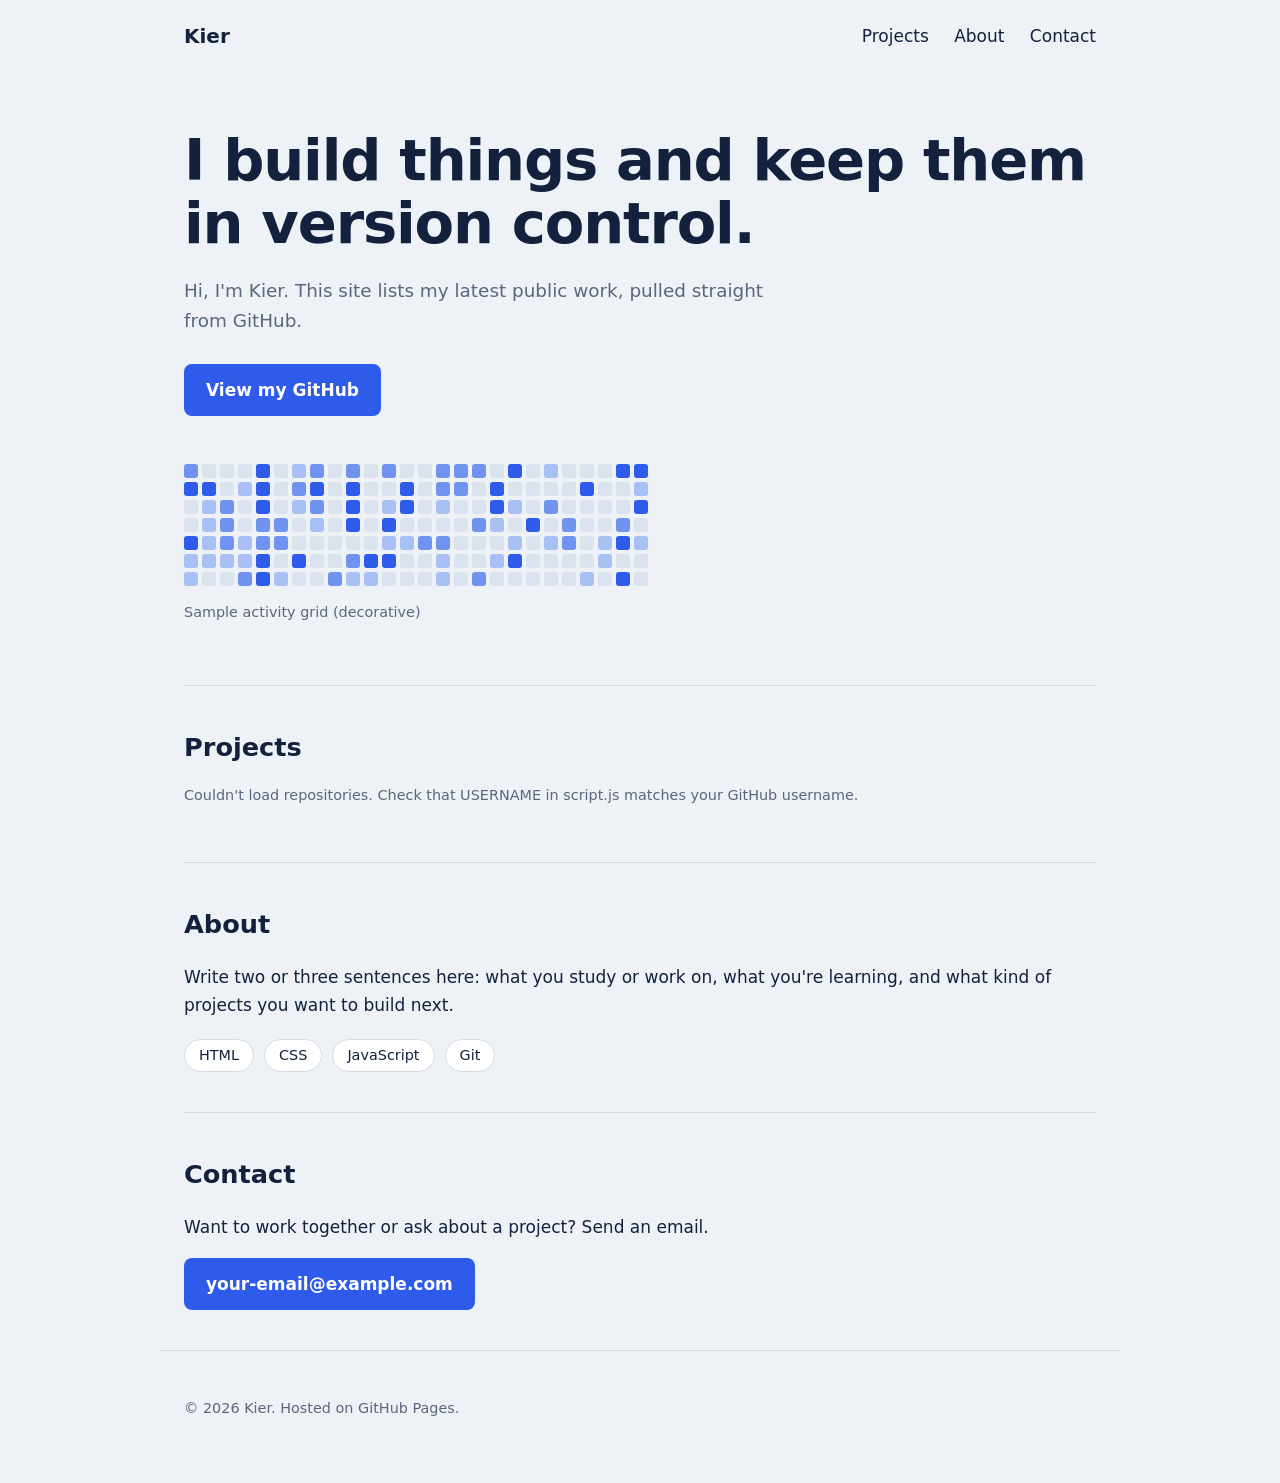
==== index.html @ 56be5e30 "Add website" ====
<!DOCTYPE html>
<html lang="en">
<head>
<meta charset="UTF-8">
<meta name="viewport" content="width=device-width, initial-scale=1">
<title>Kier | Developer Portfolio</title>
<meta name="description" content="Projects and code by Kier.">
<link rel="stylesheet" href="style.css">
</head>
<body>
<header class="top">
  <a class="brand" href="#">Kier</a>
  <nav>
    <a href="#projects">Projects</a>
    <a href="#about">About</a>
    <a href="#contact">Contact</a>
  </nav>
</header>

<main>
  <section class="hero">
    <h1>I build things and keep them in version control.</h1>
    <p class="lead">Hi, I'm Kier. This site lists my latest public work, pulled straight from GitHub.</p>
    <a class="btn" id="gh-link" href="#">View my GitHub</a>
    <div class="graph-wrap" aria-label="Decorative activity grid">
      <div id="graph" class="graph"></div>
      <p class="graph-note">Sample activity grid (decorative)</p>
    </div>
  </section>

  <section id="projects">
    <h2>Projects</h2>
    <p id="status" class="muted">Loading repositories…</p>
    <ul id="repos" class="repos"></ul>
  </section>

  <section id="about">
    <h2>About</h2>
    <p>Write two or three sentences here: what you study or work on, what you're learning, and what kind of projects you want to build next.</p>
    <ul class="skills">
      <li>HTML</li><li>CSS</li><li>JavaScript</li><li>Git</li>
    </ul>
  </section>

  <section id="contact">
    <h2>Contact</h2>
    <p>Want to work together or ask about a project? Send an email.</p>
    <a class="btn" href="mailto:your-email@example.com">your-email@example.com</a>
  </section>
</main>

<footer>
  <p>© <span id="year"></span> Kier. Hosted on GitHub Pages.</p>
</footer>
<script src="script.js"></script>
</body>
</html>
---- style.css ----
:root{
  --bg:#eef2f6; --surface:#fff; --ink:#14213d; --muted:#5a667c;
  --line:#d3dbe6; --accent:#2f5bea; --accent-ink:#fff; --mark:#ffd23f;
  --g0:#dbe3ee; --g1:#a9c0f5; --g2:#6f93ee; --g3:#2f5bea;
}
@media (prefers-color-scheme:dark){
  :root{
    --bg:#0f1624; --surface:#172033; --ink:#e8edf7; --muted:#9aa7bf;
    --line:#2a3650; --accent:#7c9cff; --accent-ink:#0f1624;
    --g0:#1f2a41; --g1:#2c4a9a; --g2:#4f74e0; --g3:#9db4ff;
  }
}
*{box-sizing:border-box}
html{scroll-behavior:smooth}
body{margin:0;background:var(--bg);color:var(--ink);
  font:17px/1.65 system-ui,-apple-system,"Segoe UI",Roboto,sans-serif}
a{color:var(--accent)}
:focus-visible{outline:3px solid var(--mark);outline-offset:3px}
.top,main,footer{max-width:960px;margin:0 auto;padding-left:24px;padding-right:24px}
.top{display:flex;justify-content:space-between;align-items:center;padding-top:20px;padding-bottom:20px}
.brand{font-weight:800;font-size:1.25rem;color:var(--ink);text-decoration:none}
nav a{margin-left:20px;color:var(--ink);text-decoration:none}
nav a:hover{text-decoration:underline;text-decoration-color:var(--mark);text-decoration-thickness:3px;text-underline-offset:5px}
.hero{padding:56px 0 40px}
h1{font-size:clamp(2.1rem,6vw,3.6rem);line-height:1.1;letter-spacing:-.02em;margin:0 0 20px;max-width:16em}
h2{font-size:1.6rem;margin:0 0 16px}
.lead{font-size:1.15rem;color:var(--muted);max-width:34em;margin:0 0 28px}
.btn{display:inline-block;background:var(--accent);color:var(--accent-ink);
  padding:12px 22px;border-radius:8px;font-weight:600;text-decoration:none}
.btn:hover{filter:brightness(1.1)}
.graph-wrap{margin-top:48px;overflow-x:auto;padding-bottom:6px}
.graph{display:grid;grid-template-rows:repeat(7,14px);grid-auto-flow:column;grid-auto-columns:14px;gap:4px;width:max-content}
.graph i{border-radius:3px;background:var(--g0)}
.graph i.l1{background:var(--g1)} .graph i.l2{background:var(--g2)} .graph i.l3{background:var(--g3)}
.graph-note,.muted{color:var(--muted);font-size:.9rem}
section{padding:40px 0;border-top:1px solid var(--line)}
.hero{border-top:0}
.repos{list-style:none;margin:0;padding:0;display:grid;gap:16px;grid-template-columns:repeat(auto-fill,minmax(270px,1fr))}
.repo{background:var(--surface);border:1px solid var(--line);border-radius:10px;padding:20px;display:flex;flex-direction:column}
.repo h3{margin:0 0 8px;font-size:1.1rem}
.repo h3 a{color:var(--ink);text-decoration:none}
.repo h3 a:hover{color:var(--accent)}
.repo p{margin:0 0 16px;color:var(--muted);font-size:.95rem;flex:1}
.meta{display:flex;gap:14px;font-size:.85rem;color:var(--muted)}
.skills{list-style:none;padding:0;margin:20px 0 0;display:flex;flex-wrap:wrap;gap:10px}
.skills li{border:1px solid var(--line);background:var(--surface);padding:4px 14px;border-radius:999px;font-size:.9rem}
footer{padding-top:32px;padding-bottom:48px;color:var(--muted);font-size:.9rem;border-top:1px solid var(--line)}
@media (max-width:560px){nav a{margin-left:12px}}
@media (prefers-reduced-motion:reduce){html{scroll-behavior:auto}}
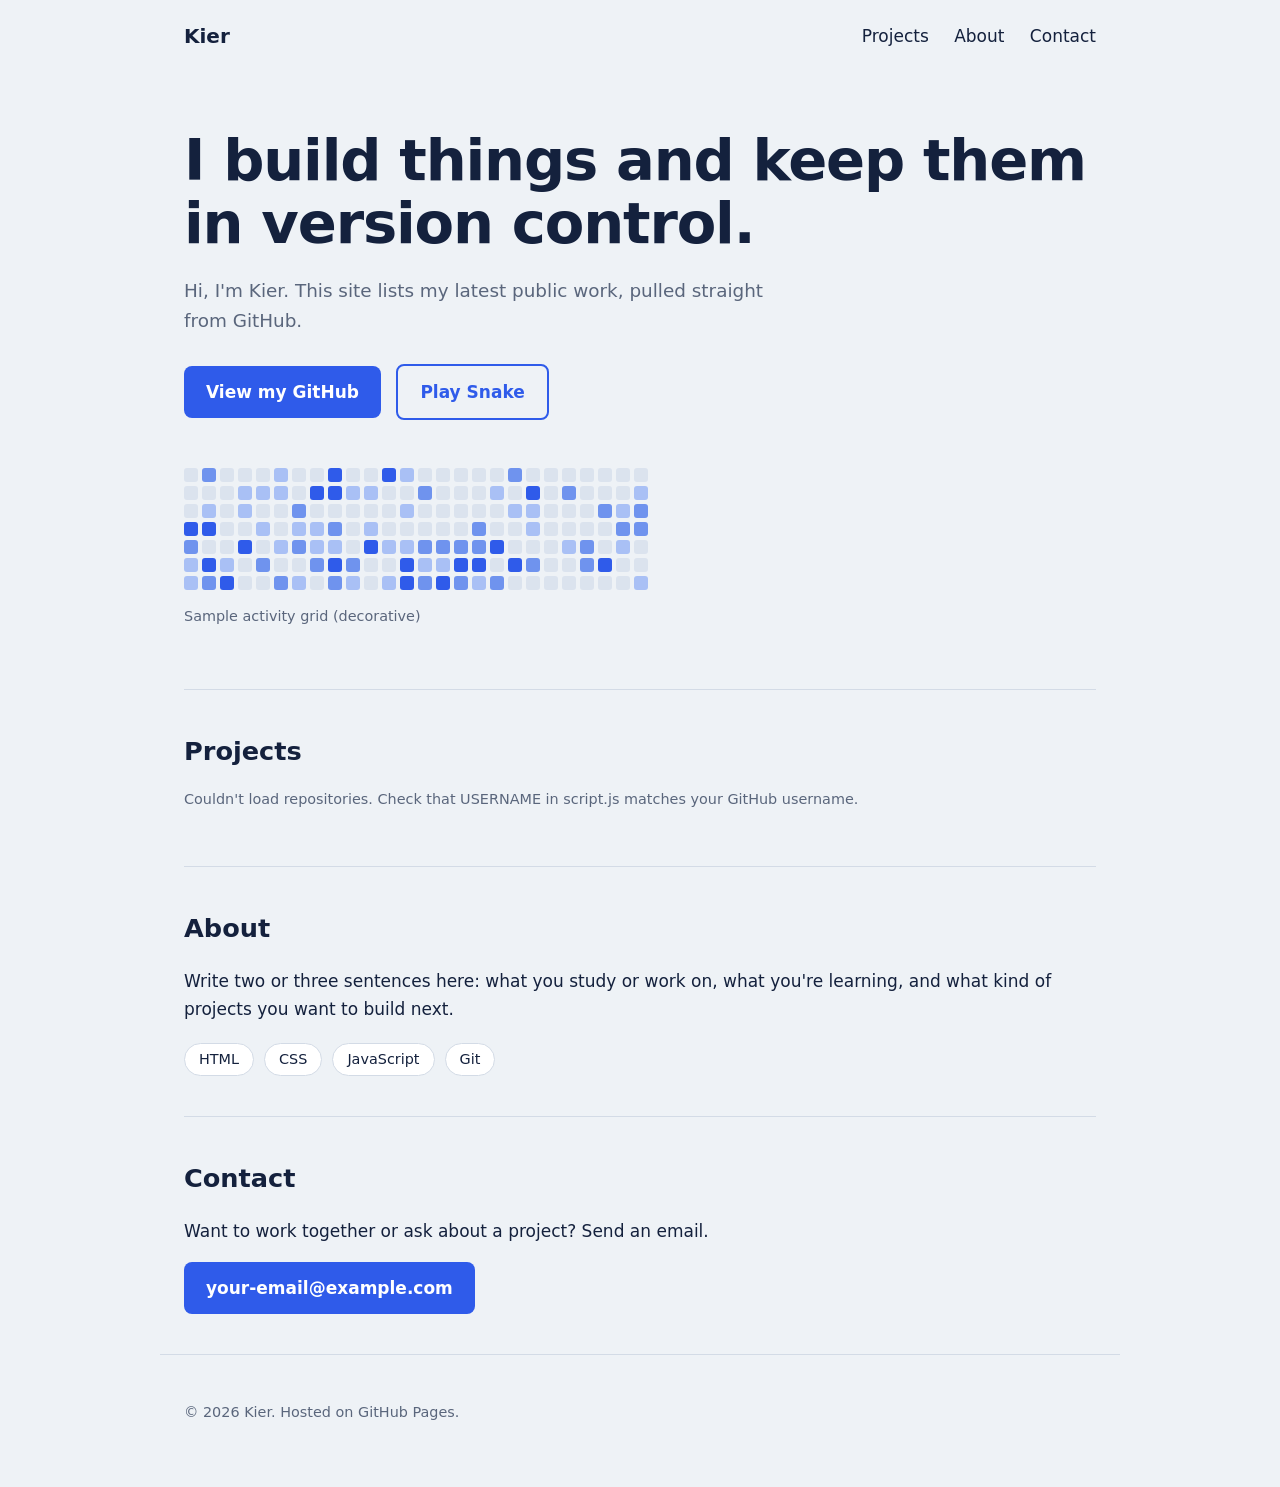
==== commit a23f4150: "Update files" ====
--- a/index.html
+++ b/index.html
@@ -22,6 +22,7 @@
     <h1>I build things and keep them in version control.</h1>
     <p class="lead">Hi, I'm Kier. This site lists my latest public work, pulled straight from GitHub.</p>
     <a class="btn" id="gh-link" href="#">View my GitHub</a>
+    <a class="btn btn-alt" href="game.html">Play Snake</a>
     <div class="graph-wrap" aria-label="Decorative activity grid">
       <div id="graph" class="graph"></div>
       <p class="graph-note">Sample activity grid (decorative)</p>
--- a/style.css
+++ b/style.css
@@ -47,3 +47,6 @@
 footer{padding-top:32px;padding-bottom:48px;color:var(--muted);font-size:.9rem;border-top:1px solid var(--line)}
 @media (max-width:560px){nav a{margin-left:12px}}
 @media (prefers-reduced-motion:reduce){html{scroll-behavior:auto}}
+.btn-alt{background:transparent;color:var(--accent);border:2px solid var(--accent);margin-left:10px}
+.btn-alt:hover{background:var(--accent);color:var(--accent-ink);filter:none}
+@media (max-width:560px){.btn-alt{margin-left:0;margin-top:10px}}
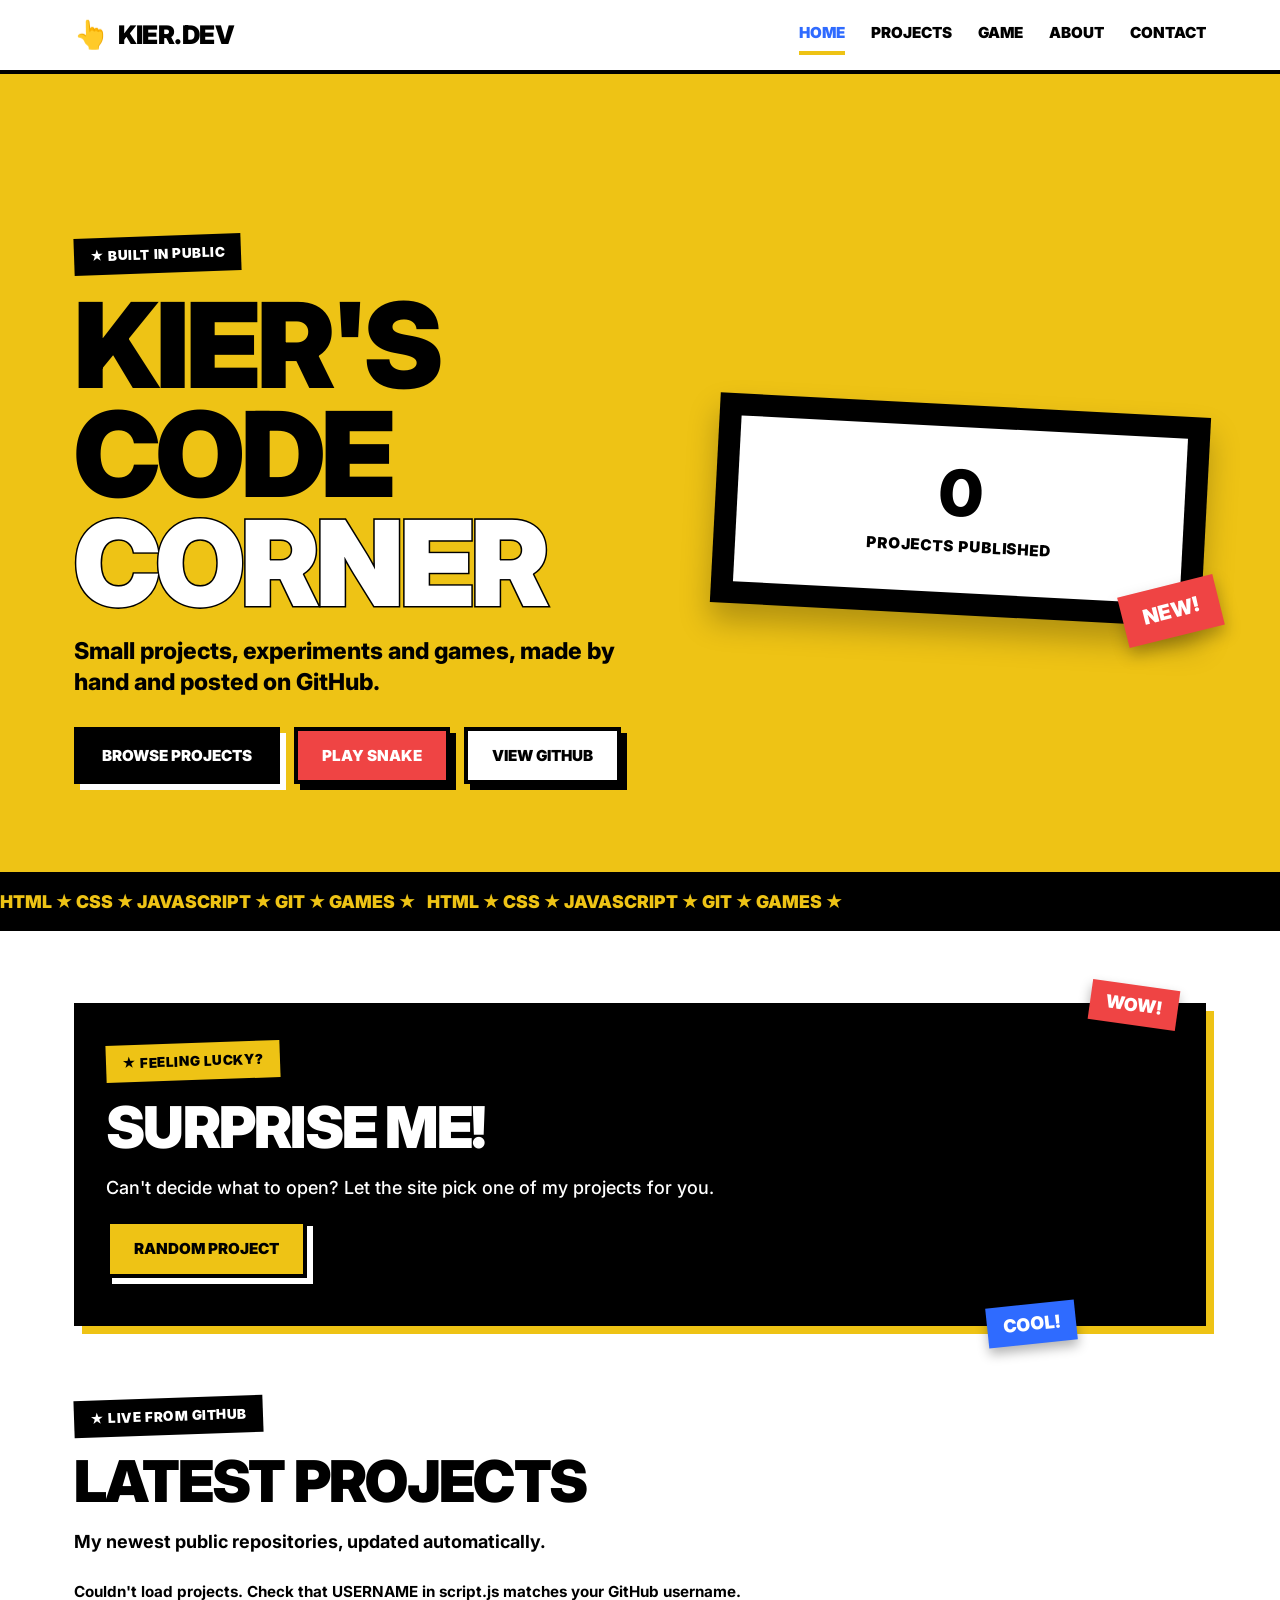
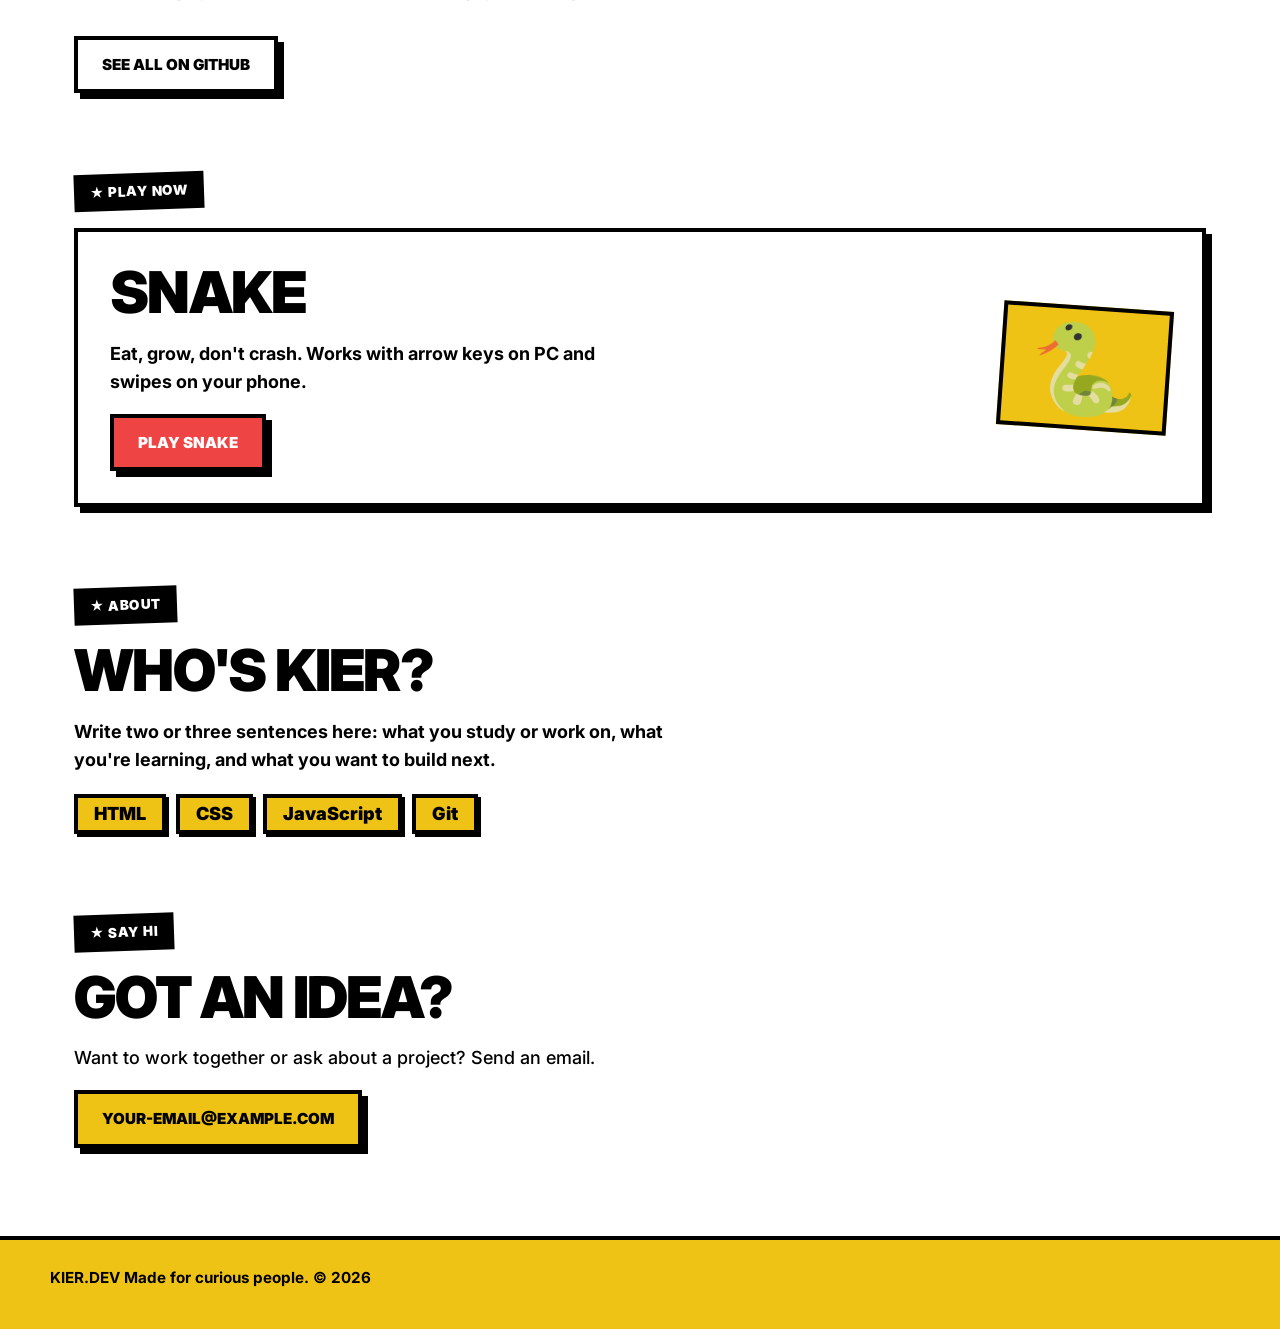
==== commit 6e816b3a: "Match new design" ====
--- a/index.html
+++ b/index.html
@@ -3,55 +3,100 @@
 <head>
 <meta charset="UTF-8">
 <meta name="viewport" content="width=device-width, initial-scale=1">
-<title>Kier | Developer Portfolio</title>
-<meta name="description" content="Projects and code by Kier.">
+<title>KIER | Projects, code and games</title>
+<meta name="description" content="Hand-built projects and games by Kier, pulled live from GitHub.">
+<link rel="preconnect" href="https://fonts.googleapis.com">
+<link rel="preconnect" href="https://fonts.gstatic.com" crossorigin>
+<link href="https://fonts.googleapis.com/css2?family=Inter:wght@500;700;800;900&display=swap" rel="stylesheet">
 <link rel="stylesheet" href="style.css">
 </head>
 <body>
 <header class="top">
-  <a class="brand" href="#">Kier</a>
-  <nav>
-    <a href="#projects">Projects</a>
-    <a href="#about">About</a>
-    <a href="#contact">Contact</a>
-  </nav>
+  <div class="top-in">
+    <a class="logo" href="#"><span class="hand" aria-hidden="true">👆</span>KIER.DEV</a>
+    <nav>
+      <a class="on" href="#">Home</a>
+      <a href="#projects">Projects</a>
+      <a href="#game">Game</a>
+      <a href="#about">About</a>
+      <a href="#contact">Contact</a>
+    </nav>
+  </div>
 </header>
 
+<section class="hero">
+  <div class="hero-in">
+    <div class="hero-text">
+      <p class="tag">★ BUILT IN PUBLIC</p>
+      <h1>KIER'S<br>CODE<br><span class="outline">CORNER</span></h1>
+      <p class="lead">Small projects, experiments and games, made by hand and posted on GitHub.</p>
+      <div class="row">
+        <a class="btn black" href="#projects">Browse Projects</a>
+        <a class="btn red" href="game.html">Play Snake</a>
+        <a class="btn white" id="gh-link" href="#">View GitHub</a>
+      </div>
+    </div>
+    <div class="stat-wrap">
+      <div class="stat-frame">
+        <div class="stat-in"><b id="count">0</b><span>Projects published</span></div>
+      </div>
+      <span class="new">NEW!</span>
+    </div>
+  </div>
+</section>
+
+<div class="strip" aria-hidden="true">
+  <div class="strip-in"><span>HTML ★ CSS ★ JAVASCRIPT ★ GIT ★ GAMES ★ </span><span>HTML ★ CSS ★ JAVASCRIPT ★ GIT ★ GAMES ★ </span></div>
+</div>
+
 <main>
-  <section class="hero">
-    <h1>I build things and keep them in version control.</h1>
-    <p class="lead">Hi, I'm Kier. This site lists my latest public work, pulled straight from GitHub.</p>
-    <a class="btn" id="gh-link" href="#">View my GitHub</a>
-    <a class="btn btn-alt" href="game.html">Play Snake</a>
-    <div class="graph-wrap" aria-label="Decorative activity grid">
-      <div id="graph" class="graph"></div>
-      <p class="graph-note">Sample activity grid (decorative)</p>
+  <section class="lucky">
+    <span class="sticker s1">WOW!</span><span class="sticker s2">COOL!</span>
+    <p class="tag y">★ FEELING LUCKY?</p>
+    <h2>SURPRISE ME!</h2>
+    <p>Can't decide what to open? Let the site pick one of my projects for you.</p>
+    <button class="btn yellow" id="random" type="button">Random project</button>
+    <p class="small" id="lucky-note"></p>
+  </section>
+
+  <section id="projects">
+    <p class="tag">★ LIVE FROM GITHUB</p>
+    <h2>LATEST PROJECTS</h2>
+    <p class="sub">My newest public repositories, updated automatically.</p>
+    <p id="status" class="small">Loading projects…</p>
+    <ul id="repos" class="cards"></ul>
+    <a class="btn white" id="all-link" href="#">See all on GitHub</a>
+  </section>
+
+  <section id="game">
+    <p class="tag">★ PLAY NOW</p>
+    <div class="feature">
+      <div>
+        <h2>SNAKE</h2>
+        <p>Eat, grow, don't crash. Works with arrow keys on PC and swipes on your phone.</p>
+        <a class="btn red" href="game.html">Play Snake</a>
+      </div>
+      <div class="art" aria-hidden="true">🐍</div>
     </div>
   </section>
 
-  <section id="projects">
-    <h2>Projects</h2>
-    <p id="status" class="muted">Loading repositories…</p>
-    <ul id="repos" class="repos"></ul>
-  </section>
-
   <section id="about">
-    <h2>About</h2>
-    <p>Write two or three sentences here: what you study or work on, what you're learning, and what kind of projects you want to build next.</p>
-    <ul class="skills">
-      <li>HTML</li><li>CSS</li><li>JavaScript</li><li>Git</li>
-    </ul>
+    <p class="tag">★ ABOUT</p>
+    <h2>WHO'S KIER?</h2>
+    <p class="about">Write two or three sentences here: what you study or work on, what you're learning, and what you want to build next.</p>
+    <ul class="skills"><li>HTML</li><li>CSS</li><li>JavaScript</li><li>Git</li></ul>
   </section>
 
   <section id="contact">
-    <h2>Contact</h2>
+    <p class="tag">★ SAY HI</p>
+    <h2>GOT AN IDEA?</h2>
     <p>Want to work together or ask about a project? Send an email.</p>
-    <a class="btn" href="mailto:your-email@example.com">your-email@example.com</a>
+    <a class="btn yellow" href="mailto:your-email@example.com">your-email@example.com</a>
   </section>
 </main>
 
 <footer>
-  <p>© <span id="year"></span> Kier. Hosted on GitHub Pages.</p>
+  <p><b>KIER.DEV</b> Made for curious people. © <span id="year"></span></p>
 </footer>
 <script src="script.js"></script>
 </body>
--- a/style.css
+++ b/style.css
@@ -1,52 +1,98 @@
 :root{
-  --bg:#eef2f6; --surface:#fff; --ink:#14213d; --muted:#5a667c;
-  --line:#d3dbe6; --accent:#2f5bea; --accent-ink:#fff; --mark:#ffd23f;
-  --g0:#dbe3ee; --g1:#a9c0f5; --g2:#6f93ee; --g3:#2f5bea;
-}
-@media (prefers-color-scheme:dark){
-  :root{
-    --bg:#0f1624; --surface:#172033; --ink:#e8edf7; --muted:#9aa7bf;
-    --line:#2a3650; --accent:#7c9cff; --accent-ink:#0f1624;
-    --g0:#1f2a41; --g1:#2c4a9a; --g2:#4f74e0; --g3:#9db4ff;
-  }
+  --yellow:#eec315; --ink:#000; --white:#fff; --red:#ef4444; --blue:#2f6bff; --pale:#fff6c9;
+  --b:4px solid var(--ink); --sh:6px 6px 0 var(--ink);
 }
 *{box-sizing:border-box}
 html{scroll-behavior:smooth}
-body{margin:0;background:var(--bg);color:var(--ink);
-  font:17px/1.65 system-ui,-apple-system,"Segoe UI",Roboto,sans-serif}
-a{color:var(--accent)}
-:focus-visible{outline:3px solid var(--mark);outline-offset:3px}
-.top,main,footer{max-width:960px;margin:0 auto;padding-left:24px;padding-right:24px}
-.top{display:flex;justify-content:space-between;align-items:center;padding-top:20px;padding-bottom:20px}
-.brand{font-weight:800;font-size:1.25rem;color:var(--ink);text-decoration:none}
-nav a{margin-left:20px;color:var(--ink);text-decoration:none}
-nav a:hover{text-decoration:underline;text-decoration-color:var(--mark);text-decoration-thickness:3px;text-underline-offset:5px}
-.hero{padding:56px 0 40px}
-h1{font-size:clamp(2.1rem,6vw,3.6rem);line-height:1.1;letter-spacing:-.02em;margin:0 0 20px;max-width:16em}
-h2{font-size:1.6rem;margin:0 0 16px}
-.lead{font-size:1.15rem;color:var(--muted);max-width:34em;margin:0 0 28px}
-.btn{display:inline-block;background:var(--accent);color:var(--accent-ink);
-  padding:12px 22px;border-radius:8px;font-weight:600;text-decoration:none}
-.btn:hover{filter:brightness(1.1)}
-.graph-wrap{margin-top:48px;overflow-x:auto;padding-bottom:6px}
-.graph{display:grid;grid-template-rows:repeat(7,14px);grid-auto-flow:column;grid-auto-columns:14px;gap:4px;width:max-content}
-.graph i{border-radius:3px;background:var(--g0)}
-.graph i.l1{background:var(--g1)} .graph i.l2{background:var(--g2)} .graph i.l3{background:var(--g3)}
-.graph-note,.muted{color:var(--muted);font-size:.9rem}
-section{padding:40px 0;border-top:1px solid var(--line)}
-.hero{border-top:0}
-.repos{list-style:none;margin:0;padding:0;display:grid;gap:16px;grid-template-columns:repeat(auto-fill,minmax(270px,1fr))}
-.repo{background:var(--surface);border:1px solid var(--line);border-radius:10px;padding:20px;display:flex;flex-direction:column}
-.repo h3{margin:0 0 8px;font-size:1.1rem}
-.repo h3 a{color:var(--ink);text-decoration:none}
-.repo h3 a:hover{color:var(--accent)}
-.repo p{margin:0 0 16px;color:var(--muted);font-size:.95rem;flex:1}
-.meta{display:flex;gap:14px;font-size:.85rem;color:var(--muted)}
+body{margin:0;background:var(--white);color:var(--ink);
+  font:500 18px/1.55 "Inter","Arial Black",system-ui,-apple-system,"Segoe UI",sans-serif}
+a{color:inherit}
+:focus-visible{outline:4px solid var(--blue);outline-offset:3px}
+
+/* header */
+.top{background:var(--white);border-bottom:var(--b);position:sticky;top:0;z-index:5}
+.top-in{max-width:1180px;margin:0 auto;padding:14px 24px;display:flex;justify-content:space-between;align-items:center;flex-wrap:wrap;gap:10px}
+.logo{display:flex;align-items:center;gap:10px;font-weight:900;font-size:1.6rem;text-decoration:none;letter-spacing:-.02em}
+.hand{font-size:1.7rem}
+nav{display:flex;gap:26px;flex-wrap:wrap}
+nav a{font-weight:900;text-transform:uppercase;text-decoration:none;font-size:.95rem;padding:6px 0;border-bottom:4px solid transparent}
+nav a:hover{border-bottom-color:var(--yellow)}
+nav a.on{color:var(--blue);border-bottom-color:var(--yellow)}
+
+/* hero */
+.hero{background:var(--yellow);border-bottom:var(--b)}
+.hero-in{max-width:1180px;margin:0 auto;padding:90px 24px 80px;display:grid;grid-template-columns:1.1fr .9fr;gap:40px;align-items:center}
+.tag{display:inline-block;font-weight:900;font-size:.85rem;letter-spacing:.04em;background:var(--ink);color:var(--white);padding:8px 16px;margin:0 0 18px;transform:rotate(-2deg)}
+.tag.y{background:var(--yellow);color:var(--ink)}
+h1,h2{font-weight:900;text-transform:uppercase;margin:0 0 18px;letter-spacing:-.03em}
+h1{font-size:clamp(3.4rem,10vw,7.4rem);line-height:.92}
+.outline{color:var(--white);-webkit-text-stroke:3px var(--ink);paint-order:stroke fill}
+h2{font-size:clamp(2.2rem,6vw,3.6rem);line-height:1}
+.lead{font-size:1.45rem;font-weight:800;max-width:24em;margin:0 0 28px;line-height:1.35}
+.row{display:flex;flex-wrap:wrap;gap:14px}
+.btn{display:inline-block;font:inherit;font-weight:900;text-transform:uppercase;font-size:.95rem;text-decoration:none;cursor:pointer;
+  padding:13px 24px;border:var(--b);box-shadow:var(--sh);transition:transform .08s,box-shadow .08s}
+.btn:hover{transform:translate(3px,3px);box-shadow:3px 3px 0 var(--ink)}
+.btn:active{transform:translate(6px,6px);box-shadow:none}
+.black{background:var(--ink);color:var(--white);box-shadow:6px 6px 0 var(--white)}
+.black:hover{box-shadow:3px 3px 0 var(--white)}
+.red{background:var(--red);color:var(--white)}
+.white{background:var(--white)}
+.yellow{background:var(--yellow)}
+
+/* stat */
+.stat-wrap{position:relative;justify-self:center;width:100%;max-width:520px}
+.stat-frame{background:var(--ink);padding:22px;transform:rotate(3deg);box-shadow:0 18px 30px rgba(0,0,0,.25)}
+.stat-in{background:var(--white);text-align:center;padding:34px 12px}
+.stat-in b{display:block;font-size:4rem;line-height:1;font-weight:900}
+.stat-in span{display:block;margin-top:10px;font-weight:900;text-transform:uppercase;letter-spacing:.06em;font-size:.95rem}
+.new{position:absolute;right:-14px;bottom:-22px;background:var(--red);color:var(--white);font-weight:900;font-size:1.3rem;padding:10px 20px;transform:rotate(-14deg);box-shadow:0 8px 16px rgba(0,0,0,.25)}
+
+/* strip */
+.strip{overflow:hidden;background:var(--ink);color:var(--yellow);border-bottom:var(--b)}
+.strip-in{display:flex;width:max-content;white-space:nowrap;font-weight:900;font-size:1.1rem;padding:12px 0;animation:slide 24s linear infinite}
+.strip-in span{padding-right:.6em}
+@keyframes slide{to{transform:translateX(-50%)}}
+
+/* sections */
+main{max-width:1180px;margin:0 auto;padding:0 24px}
+section{padding:72px 0 8px}
+.sub{margin:0 0 24px;font-weight:700}
+.small{font-size:.95rem;margin:14px 0 0;font-weight:700}
+.lucky{position:relative;margin-top:72px;padding:40px 32px 34px;background:var(--ink);color:var(--white);box-shadow:8px 8px 0 var(--yellow)}
+.lucky p{max-width:34em}
+.lucky .btn{box-shadow:6px 6px 0 var(--white)}
+.sticker{position:absolute;font-weight:900;padding:6px 16px;color:var(--white);box-shadow:0 6px 12px rgba(0,0,0,.3)}
+.s1{top:-18px;right:28px;background:var(--red);transform:rotate(8deg)}
+.s2{bottom:-18px;right:130px;background:var(--blue);transform:rotate(-6deg)}
+.cards{list-style:none;margin:0 0 32px;padding:0;display:grid;gap:26px;grid-template-columns:repeat(auto-fill,minmax(290px,1fr))}
+.card{position:relative;background:var(--white);border:var(--b);box-shadow:var(--sh);padding:26px 20px 20px;display:flex;flex-direction:column}
+.card:nth-child(even){background:var(--pale)}
+.rank{position:absolute;top:-18px;left:14px;background:var(--ink);color:var(--yellow);font-weight:900;padding:2px 12px;transform:rotate(-3deg)}
+.badge{position:absolute;top:-16px;right:12px;background:var(--red);color:var(--white);font-weight:900;font-size:.8rem;padding:3px 10px;transform:rotate(5deg)}
+.card h3{margin:6px 0 8px;font-size:1.4rem;font-weight:900;word-break:break-word;letter-spacing:-.02em}
+.card p{margin:0 0 16px;flex:1;font-size:.98rem}
+.tags{display:flex;flex-wrap:wrap;gap:6px;margin-bottom:16px}
+.tags span{font-size:.75rem;font-weight:800;border:2px solid var(--ink);padding:0 9px;background:var(--white)}
+.card .btn{box-shadow:4px 4px 0 var(--ink);padding:9px 16px;font-size:.85rem;text-align:center}
+.feature{display:grid;grid-template-columns:1fr auto;gap:24px;align-items:center;background:var(--white);border:var(--b);box-shadow:var(--sh);padding:32px}
+.feature p{max-width:28em;font-weight:700}
+.art{font-size:5.5rem;line-height:1;background:var(--yellow);border:var(--b);padding:14px 26px;transform:rotate(4deg)}
+.about{max-width:34em;font-weight:700}
 .skills{list-style:none;padding:0;margin:20px 0 0;display:flex;flex-wrap:wrap;gap:10px}
-.skills li{border:1px solid var(--line);background:var(--surface);padding:4px 14px;border-radius:999px;font-size:.9rem}
-footer{padding-top:32px;padding-bottom:48px;color:var(--muted);font-size:.9rem;border-top:1px solid var(--line)}
-@media (max-width:560px){nav a{margin-left:12px}}
-@media (prefers-reduced-motion:reduce){html{scroll-behavior:auto}}
-.btn-alt{background:transparent;color:var(--accent);border:2px solid var(--accent);margin-left:10px}
-.btn-alt:hover{background:var(--accent);color:var(--accent-ink);filter:none}
-@media (max-width:560px){.btn-alt{margin-left:0;margin-top:10px}}
+.skills li{font-weight:900;border:var(--b);background:var(--yellow);padding:2px 16px;box-shadow:3px 3px 0 var(--ink)}
+footer{margin-top:80px;padding:26px 24px 40px;background:var(--yellow);border-top:var(--b)}
+footer p{max-width:1180px;margin:0 auto;font-size:.95rem;font-weight:700}
+
+@media (max-width:860px){
+  .hero-in{grid-template-columns:1fr;padding:56px 24px 64px}
+  .stat-wrap{max-width:420px;justify-self:start}
+  nav{gap:16px}
+}
+@media (max-width:620px){
+  .feature{grid-template-columns:1fr}.art{justify-self:start}
+  .s2{right:20px}
+}
+@media (prefers-reduced-motion:reduce){
+  html{scroll-behavior:auto}.strip-in{animation:none}.btn{transition:none}
+}
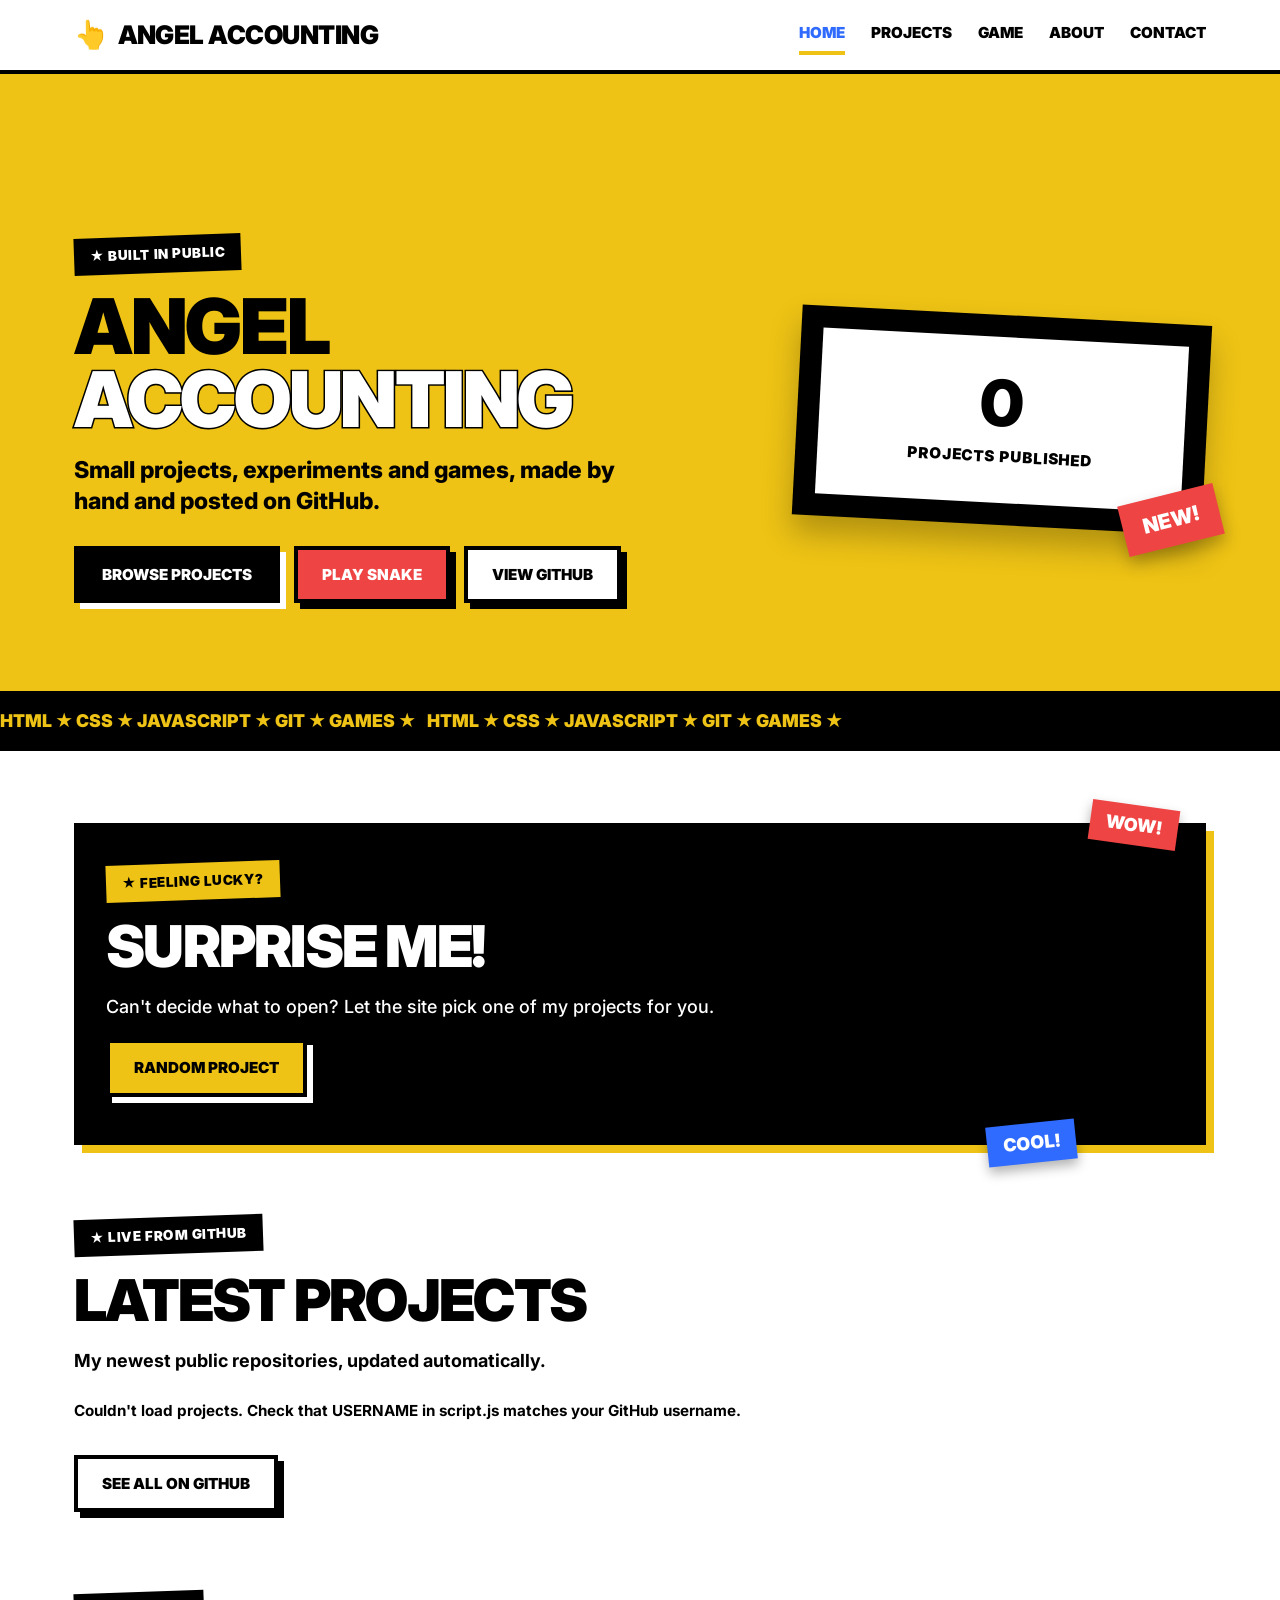
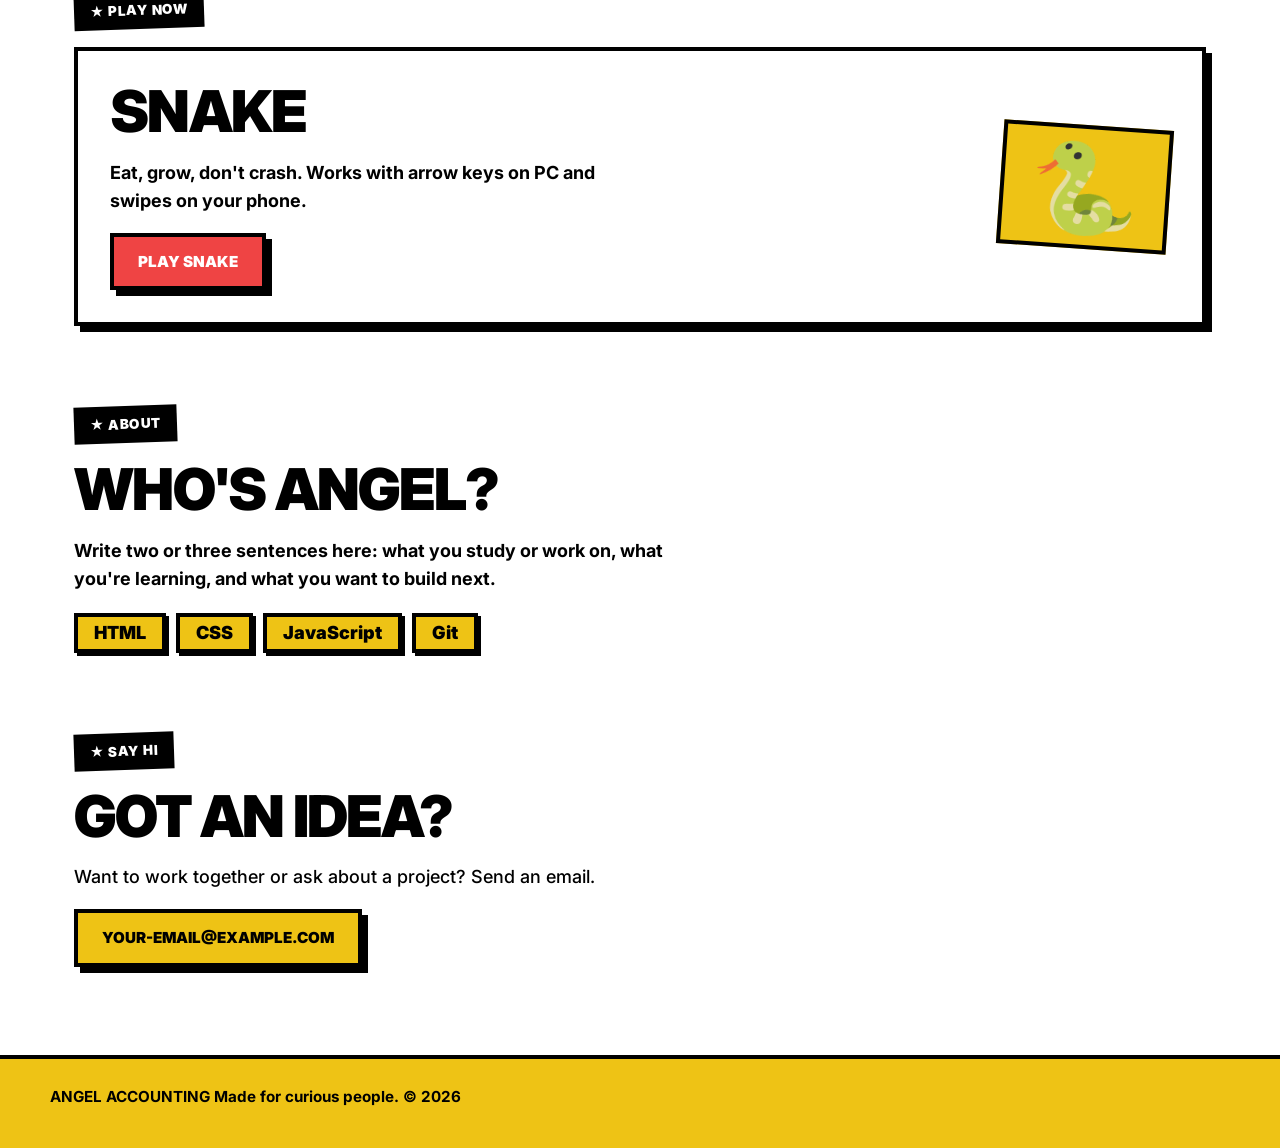
==== commit 0671af19: "Rename to Angel Accounting" ====
--- a/index.html
+++ b/index.html
@@ -3,8 +3,8 @@
 <head>
 <meta charset="UTF-8">
 <meta name="viewport" content="width=device-width, initial-scale=1">
-<title>KIER | Projects, code and games</title>
-<meta name="description" content="Hand-built projects and games by Kier, pulled live from GitHub.">
+<title>ANGEL ACCOUNTING | Projects, code and games</title>
+<meta name="description" content="Hand-built projects and games by Angel Accounting, pulled live from GitHub.">
 <link rel="preconnect" href="https://fonts.googleapis.com">
 <link rel="preconnect" href="https://fonts.gstatic.com" crossorigin>
 <link href="https://fonts.googleapis.com/css2?family=Inter:wght@500;700;800;900&display=swap" rel="stylesheet">
@@ -13,7 +13,7 @@
 <body>
 <header class="top">
   <div class="top-in">
-    <a class="logo" href="#"><span class="hand" aria-hidden="true">👆</span>KIER.DEV</a>
+    <a class="logo" href="#"><span class="hand" aria-hidden="true">👆</span>ANGEL ACCOUNTING</a>
     <nav>
       <a class="on" href="#">Home</a>
       <a href="#projects">Projects</a>
@@ -28,7 +28,7 @@
   <div class="hero-in">
     <div class="hero-text">
       <p class="tag">★ BUILT IN PUBLIC</p>
-      <h1>KIER'S<br>CODE<br><span class="outline">CORNER</span></h1>
+      <h1>ANGEL<br><span class="outline">ACCOUNTING</span></h1>
       <p class="lead">Small projects, experiments and games, made by hand and posted on GitHub.</p>
       <div class="row">
         <a class="btn black" href="#projects">Browse Projects</a>
@@ -82,7 +82,7 @@
 
   <section id="about">
     <p class="tag">★ ABOUT</p>
-    <h2>WHO'S KIER?</h2>
+    <h2>WHO'S ANGEL?</h2>
     <p class="about">Write two or three sentences here: what you study or work on, what you're learning, and what you want to build next.</p>
     <ul class="skills"><li>HTML</li><li>CSS</li><li>JavaScript</li><li>Git</li></ul>
   </section>
@@ -96,7 +96,7 @@
 </main>
 
 <footer>
-  <p><b>KIER.DEV</b> Made for curious people. © <span id="year"></span></p>
+  <p><b>ANGEL ACCOUNTING</b> Made for curious people. © <span id="year"></span></p>
 </footer>
 <script src="script.js"></script>
 </body>
--- a/style.css
+++ b/style.css
@@ -12,7 +12,7 @@
 /* header */
 .top{background:var(--white);border-bottom:var(--b);position:sticky;top:0;z-index:5}
 .top-in{max-width:1180px;margin:0 auto;padding:14px 24px;display:flex;justify-content:space-between;align-items:center;flex-wrap:wrap;gap:10px}
-.logo{display:flex;align-items:center;gap:10px;font-weight:900;font-size:1.6rem;text-decoration:none;letter-spacing:-.02em}
+.logo{display:flex;align-items:center;gap:10px;font-weight:900;font-size:clamp(1.1rem,3.6vw,1.6rem);text-decoration:none;letter-spacing:-.02em}
 .hand{font-size:1.7rem}
 nav{display:flex;gap:26px;flex-wrap:wrap}
 nav a{font-weight:900;text-transform:uppercase;text-decoration:none;font-size:.95rem;padding:6px 0;border-bottom:4px solid transparent}
@@ -21,11 +21,11 @@
 
 /* hero */
 .hero{background:var(--yellow);border-bottom:var(--b)}
-.hero-in{max-width:1180px;margin:0 auto;padding:90px 24px 80px;display:grid;grid-template-columns:1.1fr .9fr;gap:40px;align-items:center}
+.hero-in{max-width:1180px;margin:0 auto;padding:90px 24px 80px;display:grid;grid-template-columns:1.25fr .75fr;gap:40px;align-items:center}
 .tag{display:inline-block;font-weight:900;font-size:.85rem;letter-spacing:.04em;background:var(--ink);color:var(--white);padding:8px 16px;margin:0 0 18px;transform:rotate(-2deg)}
 .tag.y{background:var(--yellow);color:var(--ink)}
 h1,h2{font-weight:900;text-transform:uppercase;margin:0 0 18px;letter-spacing:-.03em}
-h1{font-size:clamp(3.4rem,10vw,7.4rem);line-height:.92}
+h1{font-size:clamp(2.3rem,6.4vw,4.8rem);line-height:.95;overflow-wrap:anywhere}
 .outline{color:var(--white);-webkit-text-stroke:3px var(--ink);paint-order:stroke fill}
 h2{font-size:clamp(2.2rem,6vw,3.6rem);line-height:1}
 .lead{font-size:1.45rem;font-weight:800;max-width:24em;margin:0 0 28px;line-height:1.35}
